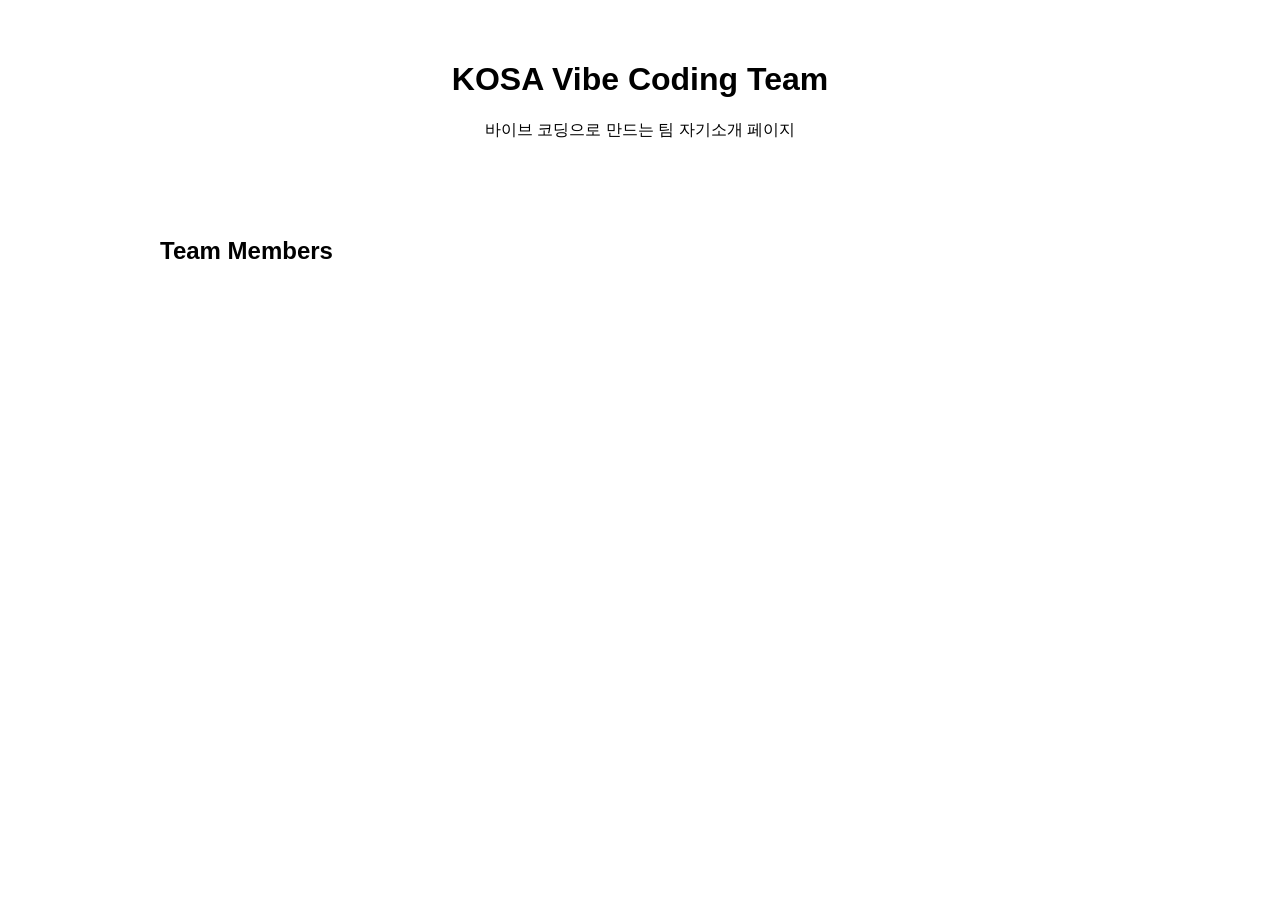
==== index.html @ 7b566045 "chore: 프로젝트 기본 구조 생성" ====
<!DOCTYPE html>
<html lang="ko">
<head>
    <meta charset="UTF-8">
    <meta name="viewport" content="width=device-width, initial-scale=1.0">
    <title>KOSA Vibe Coding</title>
    <link rel="stylesheet" href="css/style.css">
</head>
<body>

    <header>
        <h1>KOSA Vibe Coding Team</h1>
        <p>바이브 코딩으로 만드는 팀 자기소개 페이지</p>
    </header>

    <main>
        <section>
            <h2>Team Members</h2>

            <div class="member-list">
                <!-- 팀원별 자기소개 페이지 링크가 들어갈 영역 -->
            </div>
        </section>
    </main>

    <script src="js/main.js"></script>
</body>
</html>
---- css/style.css ----
* {
    box-sizing: border-box;
}

body {
    margin: 0;
    font-family: Arial, sans-serif;
}

header {
    text-align: center;
    padding: 40px 20px;
}

main {
    max-width: 1000px;
    margin: 0 auto;
    padding: 20px;
}

.member-list {
    display: flex;
    gap: 20px;
    flex-wrap: wrap;
}
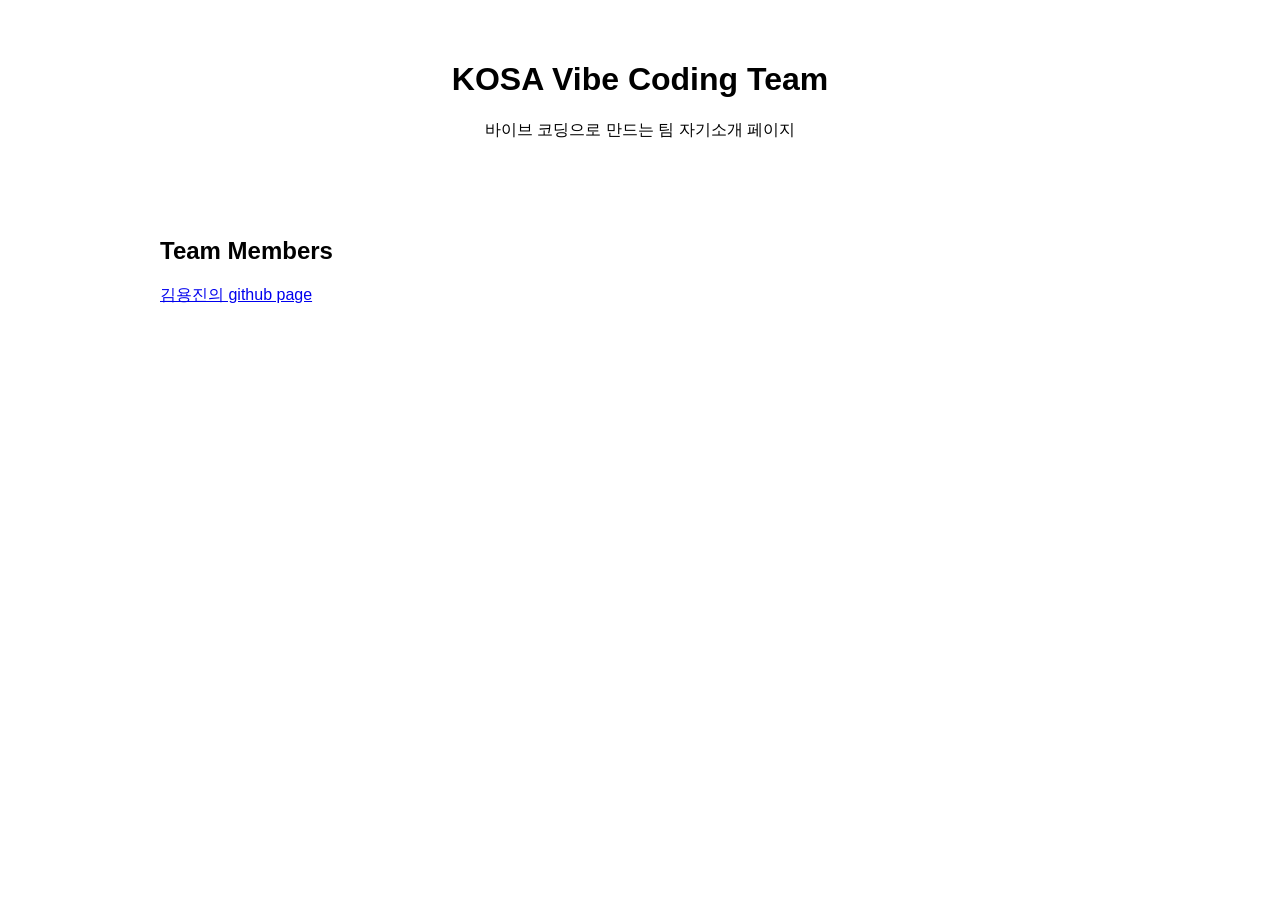
==== commit 45eb3c7b: "index.html에 김용진의 github page 추가" ====
--- a/index.html
+++ b/index.html
@@ -19,6 +19,9 @@
 
             <div class="member-list">
                 <!-- 팀원별 자기소개 페이지 링크가 들어갈 영역 -->
+                <a href="https://titaneffect.github.io/">
+                김용진의 github page
+                </a>
             </div>
         </section>
     </main>
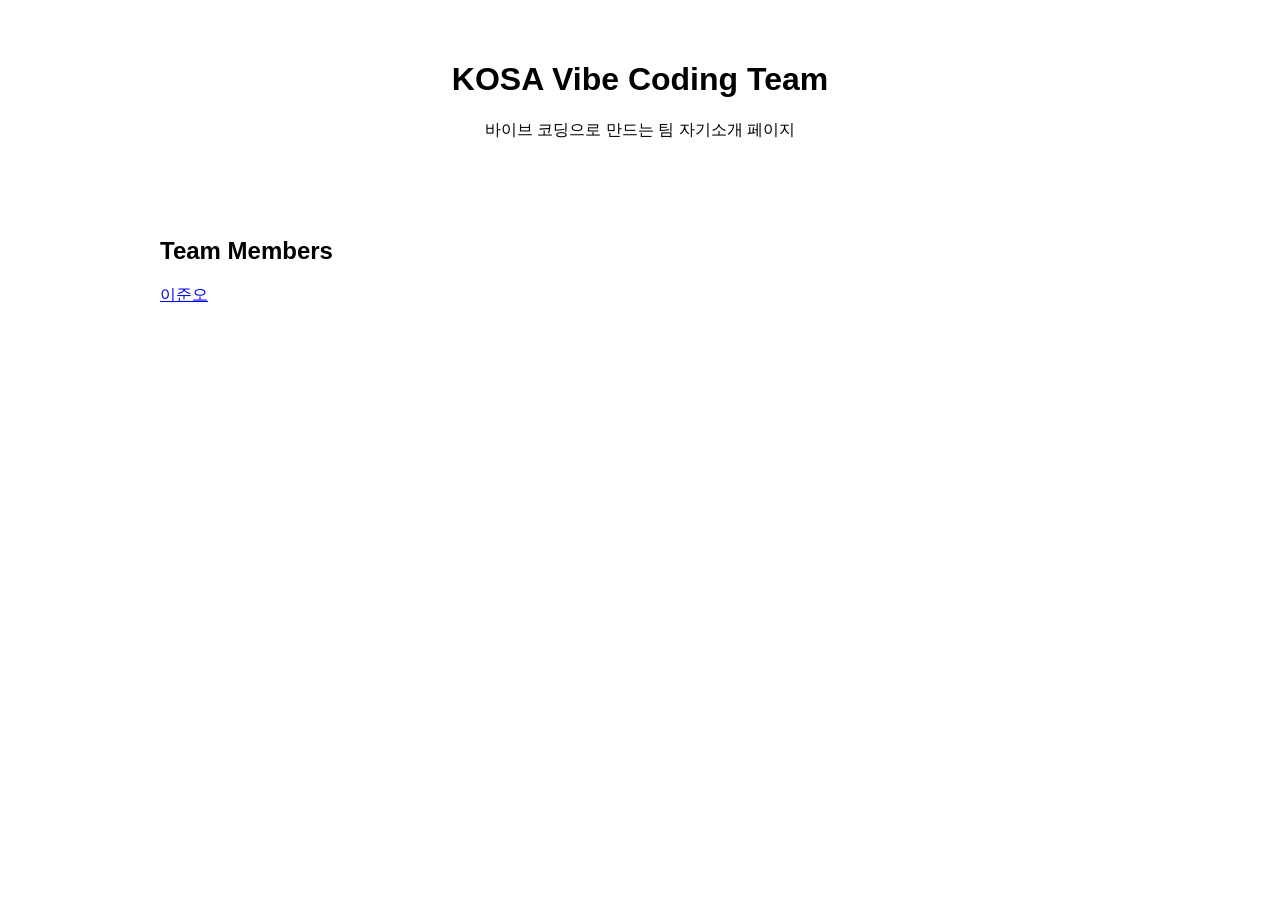
==== commit f06c837f: "자기소개 페이지 추가" ====
--- a/index.html
+++ b/index.html
@@ -19,9 +19,7 @@
 
             <div class="member-list">
                 <!-- 팀원별 자기소개 페이지 링크가 들어갈 영역 -->
-                <a href="https://titaneffect.github.io/">
-                김용진의 github page
-                </a>
+                 <a href="intro.html">이준오</a>
             </div>
         </section>
     </main>
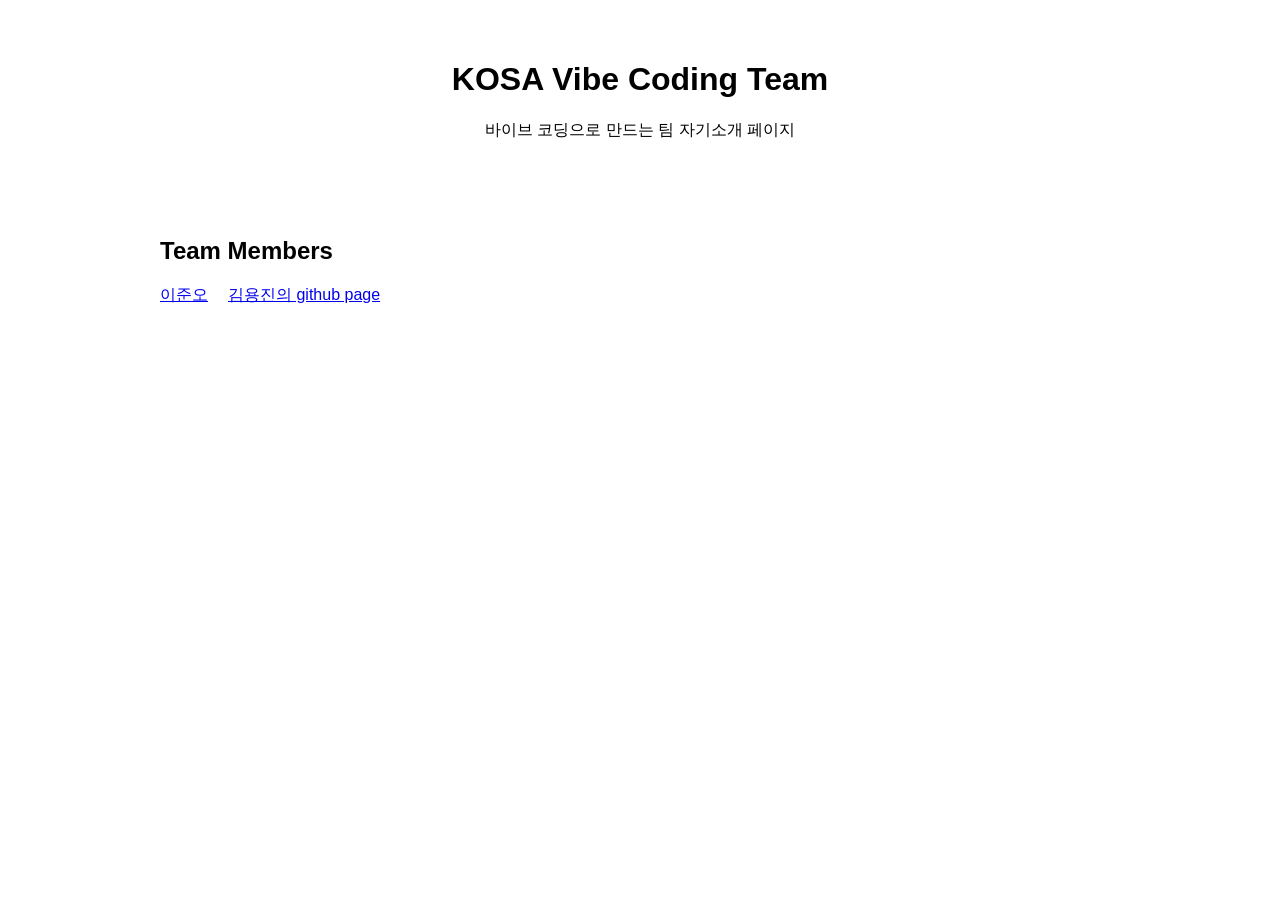
==== commit fd1034d1: "Merge branch 'main' into feature/intro" ====
--- a/index.html
+++ b/index.html
@@ -19,7 +19,13 @@
 
             <div class="member-list">
                 <!-- 팀원별 자기소개 페이지 링크가 들어갈 영역 -->
+ 
                  <a href="intro.html">이준오</a>
+
+                <a href="https://titaneffect.github.io/">
+                김용진의 github page
+                </a>
+         
             </div>
         </section>
     </main>
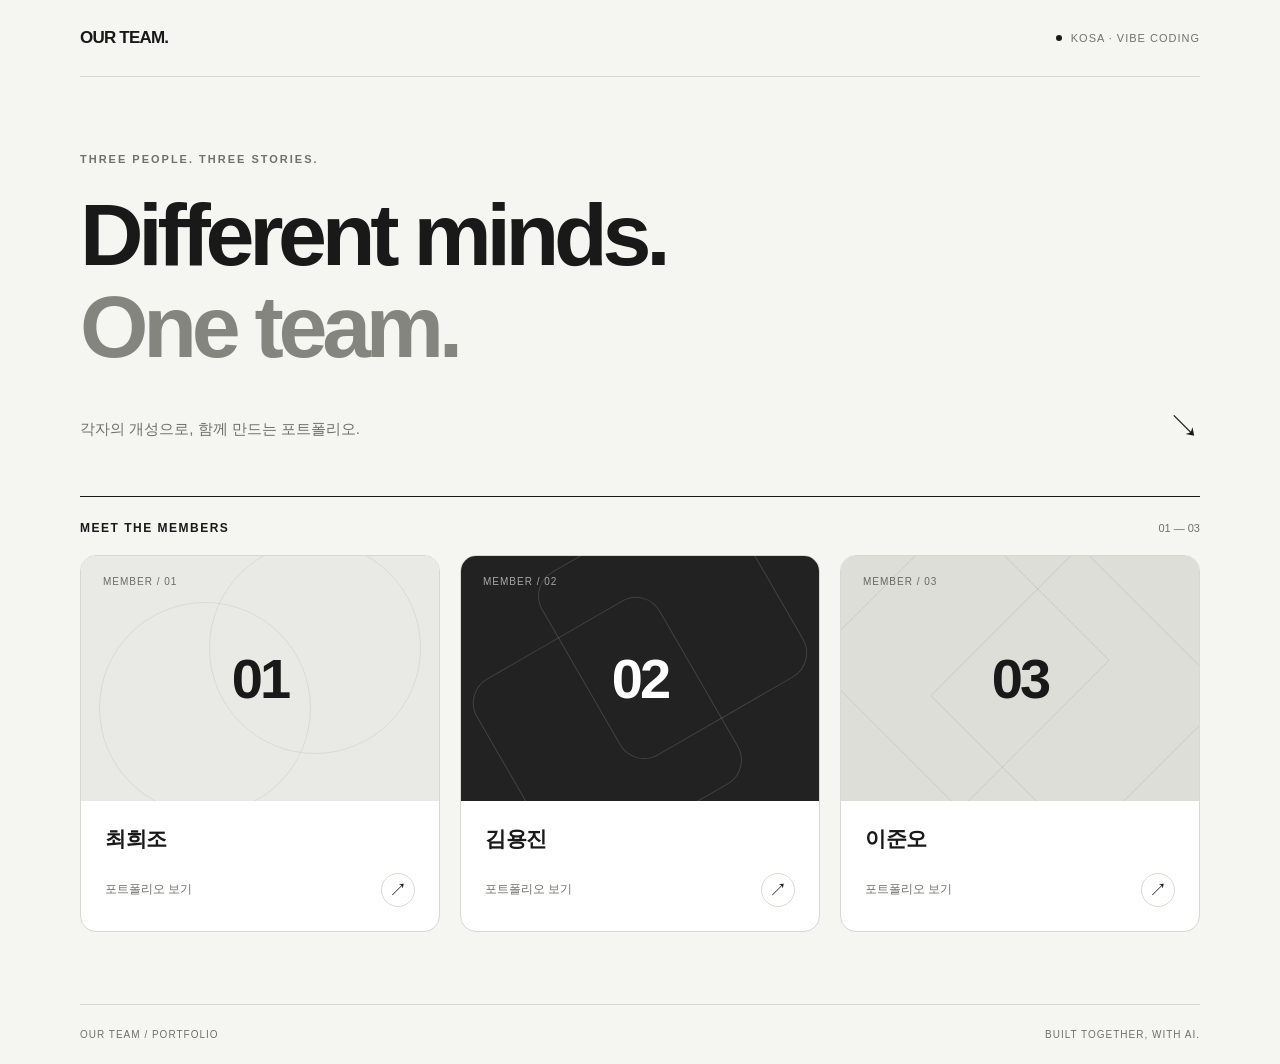
==== commit 60379080: "feat: 팀 메인 페이지 디자인 정리" ====
--- a/index.html
+++ b/index.html
@@ -3,33 +3,409 @@
 <head>
     <meta charset="UTF-8">
     <meta name="viewport" content="width=device-width, initial-scale=1.0">
-    <title>KOSA Vibe Coding</title>
-    <link rel="stylesheet" href="css/style.css">
+    <title>OUR TEAM — Portfolio</title>
+
+    <style>
+        :root {
+            --background: #f5f5f2;
+            --ink: #191919;
+            --muted: #70706b;
+            --line: #d8d8d2;
+        }
+
+        * {
+            box-sizing: border-box;
+        }
+
+        body {
+            margin: 0;
+            background: var(--background);
+            color: var(--ink);
+            font-family: Arial, "맑은 고딕", sans-serif;
+            -webkit-font-smoothing: antialiased;
+        }
+
+        a {
+            color: inherit;
+            text-decoration: none;
+        }
+
+        .container {
+            width: min(1120px, calc(100% - 64px));
+            margin-inline: auto;
+        }
+
+        header {
+            display: flex;
+            justify-content: space-between;
+            align-items: center;
+            padding-block: 28px;
+            border-bottom: 1px solid var(--line);
+        }
+
+        .logo {
+            font-size: 17px;
+            font-weight: 900;
+            letter-spacing: -0.8px;
+        }
+
+        .header-label {
+            display: flex;
+            align-items: center;
+            gap: 9px;
+            color: var(--muted);
+            font-size: 11px;
+            letter-spacing: 1px;
+        }
+
+        .dot {
+            width: 6px;
+            height: 6px;
+            border-radius: 50%;
+            background: var(--ink);
+        }
+
+        .hero {
+            position: relative;
+            padding: 76px 0 54px;
+        }
+
+        .eyebrow {
+            margin: 0 0 24px;
+            color: var(--muted);
+            font-size: 11px;
+            font-weight: 700;
+            letter-spacing: 2px;
+        }
+
+        h1 {
+            margin: 0;
+            font-size: clamp(42px, 7vw, 88px);
+            line-height: 1.05;
+            font-weight: 900;
+            letter-spacing: -0.06em;
+        }
+
+        h1 span {
+            color: #858580;
+        }
+
+        .hero-bottom {
+            display: flex;
+            justify-content: space-between;
+            align-items: flex-end;
+            gap: 24px;
+            margin-top: 36px;
+        }
+
+        .hero-bottom p {
+            margin: 0;
+            color: var(--muted);
+            font-size: 15px;
+            line-height: 1.8;
+            word-break: keep-all;
+        }
+
+        .hero-mark {
+            font-size: 32px;
+            line-height: 1;
+        }
+
+        .section-heading {
+            display: flex;
+            justify-content: space-between;
+            align-items: center;
+            margin-bottom: 20px;
+            padding-top: 24px;
+            border-top: 1px solid var(--ink);
+        }
+
+        .section-heading h2 {
+            margin: 0;
+            font-size: 12px;
+            letter-spacing: 1.5px;
+        }
+
+        .section-heading span {
+            color: var(--muted);
+            font-size: 11px;
+        }
+
+        .members {
+            display: grid;
+            grid-template-columns: repeat(3, minmax(0, 1fr));
+            gap: 20px;
+            padding-bottom: 72px;
+        }
+
+        .member {
+            overflow: hidden;
+            border: 1px solid var(--line);
+            border-radius: 16px;
+            background: #fff;
+            transition:
+                transform 0.25s ease,
+                box-shadow 0.25s ease,
+                border-color 0.25s ease;
+        }
+
+        .member:hover {
+            transform: translateY(-6px);
+            border-color: #aaa;
+            box-shadow: 0 18px 36px #0000000d;
+        }
+
+        .member:focus-visible {
+            outline: 3px solid var(--ink);
+            outline-offset: 5px;
+        }
+
+        .card-visual {
+            position: relative;
+            display: grid;
+            place-items: center;
+            height: 245px;
+            overflow: hidden;
+            isolation: isolate;
+            background: #e9e9e5;
+        }
+
+        /* 배경 장식 */
+        .card-visual::before,
+        .card-visual::after {
+            content: "";
+            position: absolute;
+            z-index: -1;
+            width: 210px;
+            height: 210px;
+            border: 1px solid #00000012;
+            border-radius: 50%;
+        }
+
+        .card-visual::before {
+            transform: translate(-55px, 30px);
+        }
+
+        .card-visual::after {
+            transform: translate(55px, -30px);
+        }
+
+        .member:nth-child(2) .card-visual {
+            background: #222;
+            color: #fff;
+        }
+
+        .member:nth-child(2) .card-visual::before,
+        .member:nth-child(2) .card-visual::after {
+            border-color: #ffffff24;
+            border-radius: 28px;
+            rotate: -30deg;
+        }
+
+        .member:nth-child(3) .card-visual {
+            background: #deded9;
+        }
+
+        .member:nth-child(3) .card-visual::before,
+        .member:nth-child(3) .card-visual::after {
+            border-radius: 0;
+            rotate: 45deg;
+        }
+
+        .card-number {
+            position: absolute;
+            top: 20px;
+            left: 22px;
+            font-size: 10px;
+            letter-spacing: 1px;
+            opacity: 0.6;
+        }
+
+        .monogram {
+            font-size: 56px;
+            font-weight: 900;
+            letter-spacing: -3px;
+            transition: transform 0.3s ease;
+        }
+
+        .member:hover .monogram {
+            transform: scale(1.07);
+        }
+
+        .card-info {
+            padding: 24px;
+        }
+
+        .card-info h3 {
+            margin: 0 0 20px;
+            font-size: 21px;
+            letter-spacing: -0.5px;
+        }
+
+        .card-bottom {
+            display: flex;
+            justify-content: space-between;
+            align-items: center;
+        }
+
+        .card-bottom > span:first-child {
+            color: var(--muted);
+            font-size: 12px;
+        }
+
+        .arrow {
+            display: grid;
+            place-items: center;
+            width: 34px;
+            height: 34px;
+            border: 1px solid var(--line);
+            border-radius: 50%;
+            font-size: 18px;
+            transition: background 0.2s, color 0.2s;
+        }
+
+        .member:hover .arrow {
+            background: var(--ink);
+            color: #fff;
+            border-color: var(--ink);
+        }
+
+        footer {
+            display: flex;
+            justify-content: space-between;
+            gap: 20px;
+            padding-block: 24px;
+            border-top: 1px solid var(--line);
+            color: var(--muted);
+            font-size: 10px;
+            letter-spacing: 1px;
+        }
+
+        @media (max-width: 700px) {
+            .container {
+                width: calc(100% - 40px);
+            }
+
+            .hero {
+                padding-top: 56px;
+            }
+
+            .hero-bottom p {
+                font-size: 13px;
+            }
+
+            .members {
+                grid-template-columns: 1fr;
+                gap: 24px;
+            }
+
+            .card-visual {
+                height: 230px;
+            }
+
+            footer {
+                flex-wrap: wrap;
+            }
+        }
+
+        @media (prefers-reduced-motion: reduce) {
+            *,
+            *::before,
+            *::after {
+                transition: none !important;
+            }
+
+            .member:hover,
+            .member:hover .monogram {
+                transform: none;
+            }
+        }
+    </style>
 </head>
+
 <body>
-
-    <header>
-        <h1>KOSA Vibe Coding Team</h1>
-        <p>바이브 코딩으로 만드는 팀 자기소개 페이지</p>
-    </header>
-
-    <main>
-        <section>
-            <h2>Team Members</h2>
-
-            <div class="member-list">
-                <!-- 팀원별 자기소개 페이지 링크가 들어갈 영역 -->
- 
-                 <a href="intro.html">이준오</a>
-
-                <a href="https://titaneffect.github.io/">
-                김용진의 github page
-                </a>
-         
+    <div class="container">
+        <header>
+            <div class="logo">OUR TEAM.</div>
+            <div class="header-label">
+                <span class="dot" aria-hidden="true"></span>
+                KOSA · VIBE CODING
             </div>
-        </section>
-    </main>
-
-    <script src="js/main.js"></script>
+        </header>
+
+        <main>
+            <section class="hero">
+                <p class="eyebrow">THREE PEOPLE. THREE STORIES.</p>
+                <h1>Different minds.<br><span>One team.</span></h1>
+
+                <div class="hero-bottom">
+                    <p>각자의 개성으로, 함께 만드는 포트폴리오.</p>
+                    <span class="hero-mark" aria-hidden="true">↘</span>
+                </div>
+            </section>
+
+            <section aria-labelledby="members-title">
+                <div class="section-heading">
+                    <h2 id="members-title">MEET THE MEMBERS</h2>
+                    <span>01 — 03</span>
+                </div>
+
+                <div class="members">
+                    <!-- 팀원 1: 링크, 이니셜, 이름 변경 -->
+                    <a class="member" href="members/intro_hj.html">
+                        <div class="card-visual" aria-hidden="true">
+                            <span class="card-number">MEMBER / 01</span>
+                            <span class="monogram">01</span>
+                        </div>
+
+                        <div class="card-info">
+                            <h3>최희조</h3>
+                            <div class="card-bottom">
+                                <span>포트폴리오 보기</span>
+                                <span class="arrow" aria-hidden="true">↗</span>
+                            </div>
+                        </div>
+                    </a>
+
+                    <!-- 팀원 2: #을 실제 HTML 경로로 변경 -->
+                    <a class="member" href="https://titaneffect.github.io/">
+                        <div class="card-visual" aria-hidden="true">
+                            <span class="card-number">MEMBER / 02</span>
+                            <span class="monogram">02</span>
+                        </div>
+
+                        <div class="card-info">
+                            <h3>김용진</h3>
+                            <div class="card-bottom">
+                                <span>포트폴리오 보기</span>
+                                <span class="arrow" aria-hidden="true">↗</span>
+                            </div>
+                        </div>
+                    </a>
+
+                    <!-- 팀원 3: #을 실제 HTML 경로로 변경 -->
+                    <a class="member" href="#">
+                        <div class="card-visual" aria-hidden="true">
+                            <span class="card-number">MEMBER / 03</span>
+                            <span class="monogram">03</span>
+                        </div>
+
+                        <div class="card-info">
+                            <h3>이준오</h3>
+                            <div class="card-bottom">
+                                <span>포트폴리오 보기</span>
+                                <span class="arrow" aria-hidden="true">↗</span>
+                            </div>
+                        </div>
+                    </a>
+                </div>
+            </section>
+        </main>
+
+        <footer>
+            <span>OUR TEAM / PORTFOLIO</span>
+            <span>BUILT TOGETHER, WITH AI.</span>
+        </footer>
+    </div>
 </body>
 </html>
